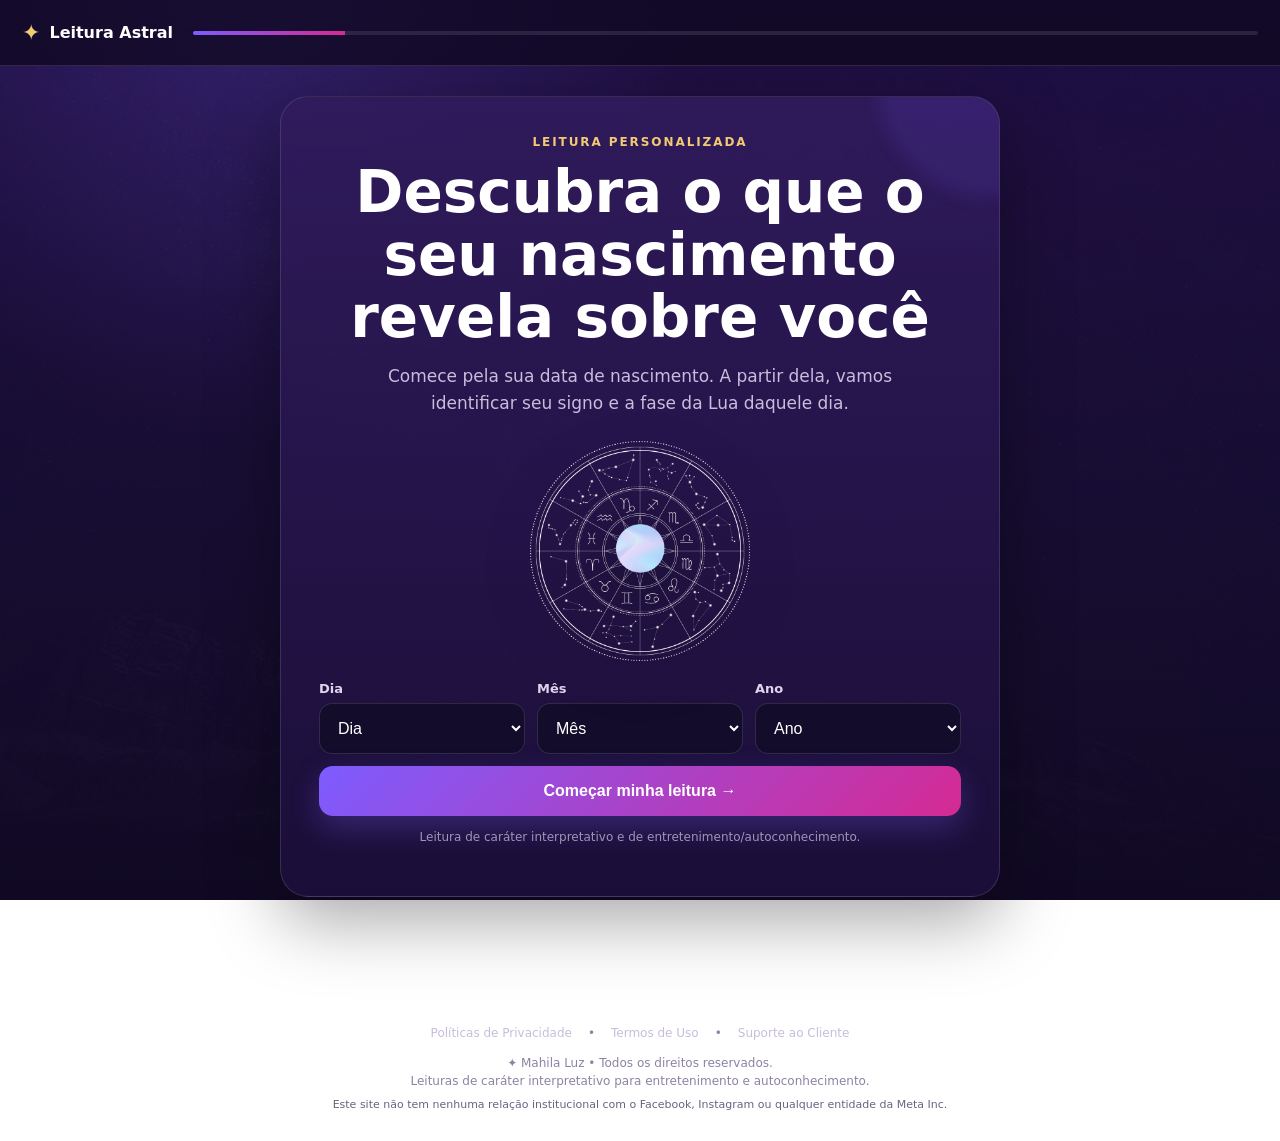
==== index.html @ e905a963 "Funil completo Mahila Luz pronto para Vercel" ====
<!doctype html>
<html lang="pt-BR">
<head>
  <meta charset="utf-8">
  <meta name="viewport" content="width=device-width,initial-scale=1,viewport-fit=cover">
  <meta name="theme-color" content="#1b1038">
  <meta name="robots" content="noindex, nofollow, noarchive, nosnippet">
  <title>Leitura Astral Personalizada • Mahila Luz</title>
  <meta name="description" content="Descubra aspectos simbólicos do seu signo e da fase lunar do seu nascimento em uma leitura guiada exclusiva.">
  
  <!-- Favicon Cósmico -->
  <link rel="icon" href="data:image/svg+xml,<svg xmlns=%22http://www.w3.org/2000/svg%22 viewBox=%220 0 100 100%22><text y=%22.9em%22 font-size=%2290%22>✦</text></svg>">
  
  <!-- Open Graph / WhatsApp Preview -->
  <meta property="og:type" content="website">
  <meta property="og:title" content="Leitura Astral Personalizada • Mahila Luz">
  <meta property="og:description" content="Descubra o que o dia e a Lua do seu nascimento revelam sobre seu caminho de vida e relacionamentos.">
  <meta property="og:image" content="assets/img/mahila.png">

  <link rel="preload" href="assets/img/dark-bg-wide.78a4760b.jpg" as="image">
  <link rel="stylesheet" href="style.css">
</head>
<body>
  <!-- ==========================================================================
       💰 CONFIGURAÇÃO DE CHECKOUT (ALTERE AQUI O SEU LINK DA PLATAFORMA):
       Cole abaixo o seu link de checkout da Kirvano / Kiwify / Hotmart:
       ========================================================================== -->
  <input type="hidden" id="checkoutUrlConfig" value="https://pay.kirvano.com/SEU-LINK-AQUI">
  <input type="hidden" name="payment_gateway_url" value="https://pay.kirvano.com/SEU-LINK-AQUI">

  <main class="app-shell">
    <header class="topbar">
      <div class="brand"><span class="brand-mark">✦</span><span>Leitura Astral</span></div>
      <div class="top-progress"><span id="progressBar"></span></div>
    </header>

    <section class="step active" data-step="0">
      <div class="card hero-card">
        <div class="eyebrow">LEITURA PERSONALIZADA</div>
        <h1>Descubra o que o seu nascimento revela sobre você</h1>
        <p class="lead">Comece pela sua data de nascimento. A partir dela, vamos identificar seu signo e a fase da Lua daquele dia.</p>
        <div class="mandala-wrap"><img src="assets/img/mandala.png" class="mandala" alt="Mandala astrológica"></div>
        <form id="birthForm" class="form-grid">
          <label>Dia<select id="birthDay" required></select></label>
          <label>Mês<select id="birthMonth" required></select></label>
          <label>Ano<select id="birthYear" required></select></label>
          <button class="primary full" type="submit">Começar minha leitura →</button>
        </form>
        <p class="micro">Leitura de caráter interpretativo e de entretenimento/autoconhecimento.</p>
      </div>
    </section>

    <section class="step" data-step="1">
      <div class="card centered">
        <div class="eyebrow">PRIMEIRA DESCOBERTA</div>
        <img id="signImage" class="sign-image" alt="Seu signo">
        <h2>Sua energia solar está ligada a <strong id="signName"></strong></h2>
        <p id="signIntro" class="lead"></p>
        <div class="audio-card">
          <div class="audio-avatar"><img src="assets/img/mahila.png" alt="Leitura em áudio"></div>
          <div class="audio-copy"><strong>Ouça sua leitura do signo</strong><span>O próximo passo abre somente ao final</span></div>
          <div class="locked-player" data-audio-id="signAudio"></div>
          <audio id="signAudio" preload="metadata"></audio>
        </div>
        <p class="unlock-note" id="signUnlock">Dê play e ouça até o final para continuar.</p>
      </div>
    </section>

    <section class="step" data-step="2">
      <div class="card centered">
        <div class="eyebrow">SEGUNDA DESCOBERTA</div>
        <div class="moon-symbol" id="moonSymbol">☾</div>
        <h2>Você nasceu durante a <strong id="moonName"></strong></h2>
        <p class="lead">Na astrologia, a Lua é usada como símbolo do mundo emocional, hábitos e respostas instintivas.</p>
        <div class="audio-card">
          <div class="audio-avatar moon">☾</div>
          <div class="audio-copy"><strong>Sua leitura lunar</strong><span id="moonAudioLabel"></span></div>
          <div class="locked-player" data-audio-id="moonAudio"></div>
          <audio id="moonAudio" preload="metadata"></audio>
        </div>
        <p class="unlock-note" id="moonUnlock">Ouça até o final. A próxima parte abrirá automaticamente.</p>
      </div>
    </section>

    <section class="step" data-step="3">
      <div class="card">
        <div class="eyebrow">AJUSTANDO SUA LEITURA</div>
        <h2>Agora preciso de alguns detalhes</h2>
        <p class="lead">A cidade e o horário são necessários para que, depois do pagamento, o sistema possa montar um mapa astral completo com ascendente e casas.</p>
        <form id="profileForm" class="stack-form">
          <label>Seu primeiro nome<input id="firstName" type="text" autocomplete="given-name" placeholder="Ex.: Ana" required maxlength="40"></label>
          <fieldset>
            <legend>Você sabe o horário em que nasceu?</legend>
            <div class="choice-row"><button type="button" class="choice" data-time-known="yes">Sim</button><button type="button" class="choice" data-time-known="no">Não lembro</button></div>
          </fieldset>
          <label id="birthTimeWrap" class="hidden">Horário de nascimento<input id="birthTime" type="time"></label>
          <div class="location-grid">
            <label>Cidade onde nasceu<input id="birthCity" type="text" autocomplete="address-level2" placeholder="Ex.: Rio de Janeiro" required maxlength="80"></label>
            <label>Estado/UF<input id="birthState" type="text" autocomplete="address-level1" placeholder="Ex.: RJ" required maxlength="40"></label>
          </div>
          <label>País de nascimento<input id="birthCountry" type="text" autocomplete="country-name" value="Brasil" required maxlength="60"></label>
          <fieldset>
            <legend>Selecione a opção usada no áudio</legend>
            <div class="choice-row"><button type="button" class="choice" data-gender="f">Feminino</button><button type="button" class="choice" data-gender="m">Masculino</button></div>
          </fieldset>
          <button class="primary" type="submit">Gerar próxima parte →</button>
        </form>
      </div>
    </section>

    <section class="step" data-step="4">
      <div class="card centered">
        <div class="eyebrow">LEITURA PESSOAL</div>
        <h2><span id="nameGreeting"></span>, esta parte foi escolhida para o seu perfil</h2>
        <p class="lead">Ouça até o final. O próximo passo será aberto automaticamente.</p>
        <div class="audio-card">
          <div class="audio-avatar"><img src="assets/img/mahila.png" alt="Leitura em áudio"></div>
          <div class="audio-copy"><strong>Terceira parte da leitura</strong><span>Áudio personalizado por perfil</span></div>
          <div class="locked-player" data-audio-id="genderAudio"></div>
          <audio id="genderAudio" preload="metadata"></audio>
        </div>
        <p class="unlock-note" id="genderUnlock">O áudio não pode ser adiantado.</p>
      </div>
    </section>

    <section class="step" data-step="5">
      <div class="card">
        <div class="eyebrow">SEU RESUMO ESTÁ PRONTO</div>
        <h2>Onde você quer receber os dados da sua leitura?</h2>
        <p class="lead">Seus dados ficam salvos neste navegador durante o preenchimento. Depois da compra, a página do mapa cria uma URL própria que pode ser salva e aberta em outro dispositivo.</p>
        <form id="emailForm" class="stack-form">
          <label>E-mail<input id="email" type="email" autocomplete="email" placeholder="voce@email.com" required></label>
          <label class="consent"><input id="consent" type="checkbox" required><span>Concordo em continuar e receber informações relacionadas à leitura.</span></label>
          <button class="primary" type="submit">Abrir meu resultado →</button>
        </form>
      </div>
    </section>

    <section class="step" data-step="6">
      <div class="card offer-card centered">
        <div class="eyebrow">RESULTADO + PRÓXIMO PASSO</div>
        <div class="result-strip">
          <div><span>Signo</span><strong id="resultSign"></strong></div>
          <div><span>Lua</span><strong id="resultMoon"></strong></div>
          <div><span>Nascimento</span><strong id="resultBirth"></strong></div>
        </div>
        <h2><span id="finalName"></span>, agora ouça a análise final</h2>
        <p class="lead">O checkout só será liberado quando este áudio terminar.</p>

        <div class="final-audio-wrap">
          <img id="offerVisual" src="assets/img/mapa-astral.png" alt="Mapa Astral">
          <div class="locked-player final-player" data-audio-id="finalAudio"></div>
          <audio id="finalAudio" preload="metadata" src="assets/audio/p4.mp3"></audio>
        </div>

        <div id="offerBox" class="offer-box hidden">
          <span class="offer-kicker">✦ OFERTA ESPECIAL LIBERADA</span>
          <h3 style="font-size:clamp(22px,5vw,28px);margin:8px 0 14px">Seu Mapa Astral Completo + 4 Bônus Exclusivos</h3>
          <p style="color:#d8cee8;font-size:15px;line-height:1.6;margin-bottom:20px">
            Após a confirmação do pagamento, seu mapa individual será gerado imediatamente na tela com todas as interpretações de Sol, Lua, Ascendente, Casas e Rituais.
          </p>

          <!-- O que está incluso (Checklist de valor) -->
          <div style="text-align:left;background:rgba(0,0,0,.28);border:1px solid rgba(255,255,255,.1);border-radius:18px;padding:20px;margin-bottom:22px">
            <div style="font-size:12px;font-weight:900;letter-spacing:.1em;color:var(--gold);margin-bottom:12px">O QUE VOCÊ VAI RECEBER:</div>
            <ul style="list-style:none;padding:0;margin:0;display:flex;flex-direction:column;gap:10px;font-size:14px;color:#f0ecfc">
              <li style="display:flex;gap:10px;align-items:center"><span style="color:#10b981;font-weight:bold">✓</span> <strong>Mapa Astral Completo Personalizado</strong> (Sol, Lua, Ascendente e Casas)</li>
              <li style="display:flex;gap:10px;align-items:center"><span style="color:#10b981;font-weight:bold">✓</span> <strong>Bônus 1:</strong> Guia de Desbloqueio e Cura da sua Sombra Cósmica</li>
              <li style="display:flex;gap:10px;align-items:center"><span style="color:#10b981;font-weight:bold">✓</span> <strong>Bônus 2:</strong> Ritual Pessoal de Harmonização (Cristal Guia & Aroma Sagrado)</li>
              <li style="display:flex;gap:10px;align-items:center"><span style="color:#10b981;font-weight:bold">✓</span> <strong>Bônus 3:</strong> Sua Afirmação Diária de Poder & Prosperidade</li>
              <li style="display:flex;gap:10px;align-items:center"><span style="color:#10b981;font-weight:bold">✓</span> <strong>Bônus 4:</strong> Download em PDF para imprimir ou salvar quando quiser</li>
            </ul>
          </div>

          <!-- Preço Ancorado -->
          <div style="margin-bottom:20px">
            <div style="text-decoration:line-through;color:#9f95b6;font-size:15px">De R$ 497,00 por apenas:</div>
            <div style="font-size:clamp(36px,7vw,48px);font-weight:900;color:#fff;line-height:1.1;margin:6px 0">
              <span style="font-size:22px;color:var(--gold)">R$</span> 37,00
            </div>
            <div style="font-size:13px;color:var(--gold);font-weight:700">ou em até 4x no cartão • Acesso Imediato & Vitalício</div>
          </div>

          <button id="checkoutButton" class="checkout-btn" style="font-size:18px;padding:18px 24px">
            QUERO MEU MAPA ASTRAL COMPLETO AGORA →
          </button>
          
          <div class="security" style="margin-top:14px">
            🔒 Pagamento 100% Seguro via Kirvano • Acesso Imediato • Criptografia SSL
          </div>

          <!-- Selo de Garantia -->
          <div style="display:flex;gap:14px;align-items:center;background:rgba(255,255,255,.04);border:1px solid var(--line);border-radius:16px;padding:16px;margin-top:24px;text-align:left">
            <div style="font-size:36px;line-height:1">🛡️</div>
            <div>
              <strong style="color:var(--gold);font-size:14px;display:block">Garantia Incondicional de 7 Dias</strong>
              <span style="font-size:12px;color:var(--muted);line-height:1.4">Se por qualquer motivo você não se identificar profundamente com a sua leitura, basta enviar um e-mail para receber 100% do seu dinheiro de volta. Risco zero para você.</span>
            </div>
          </div>

          <!-- Prova Social / Depoimentos reais de WhatsApp -->
          <div style="margin-top:32px;text-align:left">
            <div class="eyebrow" style="text-align:center;margin-bottom:16px">QUEM JÁ RECEBEU O MAPA:</div>
            <div style="display:flex;flex-direction:column;gap:12px">
              <div style="background:rgba(8,4,22,.65);border:1px solid var(--line);border-radius:16px;padding:14px 16px">
                <div style="display:flex;justify-content:space-between;margin-bottom:6px">
                  <strong style="color:#fff;font-size:14px">Camila S. • São Paulo</strong>
                  <span style="color:#f2ca73;font-size:12px">★★★★★</span>
                </div>
                <p style="font-size:13px;color:#c7bddc;margin:0;line-height:1.45">"Gente, eu chorei lendo meu mapa. A parte da Lua descreveu exatamente os bloqueios que eu tive nos meus últimos relacionamentos. Valeu cada centavo!"</p>
              </div>

              <div style="background:rgba(8,4,22,.65);border:1px solid var(--line);border-radius:16px;padding:14px 16px">
                <div style="display:flex;justify-content:space-between;margin-bottom:6px">
                  <strong style="color:#fff;font-size:14px">Rodrigo M. • Rio de Janeiro</strong>
                  <span style="color:#f2ca73;font-size:12px">★★★★★</span>
                </div>
                <p style="font-size:13px;color:#c7bddc;margin:0;line-height:1.45">"Eu sempre fui cético com horóscopo de jornal, mas esse mapa é outro nível. O detalhamento do ascendente e da carreira clareou decisões que eu precisava tomar faz tempo."</p>
              </div>

              <div style="background:rgba(8,4,22,.65);border:1px solid var(--line);border-radius:16px;padding:14px 16px">
                <div style="display:flex;justify-content:space-between;margin-bottom:6px">
                  <strong style="color:#fff;font-size:14px">Juliana F. • Belo Horizonte</strong>
                  <span style="color:#f2ca73;font-size:12px">★★★★★</span>
                </div>
                <p style="font-size:13px;color:#c7bddc;margin:0;line-height:1.45">"O ritual com o cristal guia virou minha rotina matinal. Parece que a mente fica mais leve e focada. Recomendo de olhos fechados."</p>
              </div>
            </div>
          </div>

          <!-- FAQ Perguntas Frequentes -->
          <div style="margin-top:32px;text-align:left">
            <div class="eyebrow" style="text-align:center;margin-bottom:14px">DÚVIDAS FREQUENTES</div>
            <div style="display:flex;flex-direction:column;gap:10px">
              <details style="background:rgba(255,255,255,.04);border:1px solid var(--line);border-radius:12px;padding:12px 14px">
                <summary style="font-weight:700;font-size:13px;color:#fff;cursor:pointer">Como recebo o acesso ao meu Mapa Astral?</summary>
                <p style="font-size:12px;color:#c7bddc;margin:8px 0 0;line-height:1.4">O acesso é imediato! Assim que o pagamento for confirmado na Kirvano, seu mapa completo é montado e aberto nesta mesma tela, além de receber uma URL segura para salvar e consultar quando quiser.</p>
              </details>
              <details style="background:rgba(255,255,255,.04);border:1px solid var(--line);border-radius:12px;padding:12px 14px">
                <summary style="font-weight:700;font-size:13px;color:#fff;cursor:pointer">E se eu não souber a hora exata do nascimento?</summary>
                <p style="font-size:12px;color:#c7bddc;margin:8px 0 0;line-height:1.4">Não tem problema! Nosso sistema calcula o mapa pelo método tradicional do Amanhecer Solar, ancorando os arquétipos na jornada do seu Sol com altíssima precisão interpretativa.</p>
              </details>
              <details style="background:rgba(255,255,255,.04);border:1px solid var(--line);border-radius:12px;padding:12px 14px">
                <summary style="font-weight:700;font-size:13px;color:#fff;cursor:pointer">Posso imprimir ou salvar em PDF?</summary>
                <p style="font-size:12px;color:#c7bddc;margin:8px 0 0;line-height:1.4">Sim! O relatório conta com um botão dedicado para "Salvar em PDF / Imprimir" com formatação limpa e diagramação especial para folhas A4.</p>
              </details>
            </div>
          </div>

          <!-- Segundo Botão de Compra -->
          <div style="margin-top:28px">
            <button class="checkout-btn" onclick="document.getElementById('checkoutButton').click()" style="width:100%">
              GARANTIR MEU MAPA COM DESCONTO →
            </button>
          </div>

        </div>
        <p id="offerHint" class="unlock-note">Ouça até o final para liberar o checkout.</p>
      </div>
    </section>
  </main>

  <!-- Rodapé Institucional e Legal -->
  <footer style="text-align:center;padding:40px 18px 30px;border-top:1px solid var(--line);margin-top:40px;color:#8d82a4;font-size:12px">
    <div style="display:flex;gap:16px;justify-content:center;margin-bottom:14px;flex-wrap:wrap">
      <a href="#" onclick="openLegalModal('privacidade');return false;" style="color:#c7bddc;text-decoration:none">Políticas de Privacidade</a>
      <span>•</span>
      <a href="#" onclick="openLegalModal('termos');return false;" style="color:#c7bddc;text-decoration:none">Termos de Uso</a>
      <span>•</span>
      <a href="mailto:contato@mahilaluz.com" style="color:#c7bddc;text-decoration:none">Suporte ao Cliente</a>
    </div>
    <p style="margin:0 0 8px;line-height:1.5">✦ Mahila Luz • Todos os direitos reservados.<br>Leituras de caráter interpretativo para entretenimento e autoconhecimento.</p>
    <p style="font-size:11px;color:#6b6280;margin:0">Este site não tem nenhuma relação institucional com o Facebook, Instagram ou qualquer entidade da Meta Inc.</p>
  </footer>

  <!-- Modal Legal (Termos e Privacidade) -->
  <div id="legalModal" style="display:none;position:fixed;inset:0;background:rgba(0,0,0,.85);z-index:99999;align-items:center;justify-content:center;padding:20px;backdrop-filter:blur(8px)">
    <div style="background:#1b1038;border:1px solid var(--line);border-radius:24px;max-width:600px;width:100%;max-height:80vh;overflow-y:auto;padding:32px;text-align:left;position:relative;color:#ddd">
      <button onclick="closeLegalModal()" style="position:absolute;top:16px;right:16px;background:none;border:0;color:#fff;font-size:24px;cursor:pointer">&times;</button>
      <h3 id="legalModalTitle" style="color:var(--gold);margin-top:0"></h3>
      <div id="legalModalBody" style="font-size:13px;line-height:1.6;color:#c7bddc"></div>
    </div>
  </div>

  <div id="toast" class="toast" role="status" aria-live="polite"></div>
  <script src="script.js"></script>
</body>
</html>
---- style.css ----
:root{--bg:#130b28;--bg2:#24124d;--card:rgba(31,18,63,.92);--line:rgba(255,255,255,.12);--text:#fff;--muted:#c7bddc;--purple:#7d5cff;--pink:#d52a93;--gold:#f2ca73;--green:#6f9f1b;--shadow:0 24px 70px rgba(0,0,0,.34)}
*{box-sizing:border-box}html{scroll-behavior:smooth}body{margin:0;min-height:100vh;font-family:Inter,ui-sans-serif,system-ui,-apple-system,BlinkMacSystemFont,"Segoe UI",sans-serif;color:var(--text);background:radial-gradient(circle at 20% 0%,rgba(125,92,255,.24),transparent 32%),linear-gradient(180deg,var(--bg2),var(--bg));background-attachment:fixed}
body:before{content:"";position:fixed;inset:0;background:url('assets/img/dark-bg-wide.78a4760b.jpg') center/cover;opacity:.12;pointer-events:none}.app-shell{min-height:100vh}.topbar{position:fixed;z-index:20;top:0;left:0;right:0;height:66px;padding:0 22px;display:flex;align-items:center;gap:20px;background:rgba(15,8,32,.76);backdrop-filter:blur(18px);border-bottom:1px solid var(--line)}.brand{display:flex;align-items:center;gap:9px;font-weight:800;white-space:nowrap}.brand-mark{color:var(--gold);font-size:22px}.top-progress{height:4px;background:rgba(255,255,255,.1);border-radius:99px;overflow:hidden;flex:1}.top-progress span{display:block;height:100%;width:7%;background:linear-gradient(90deg,var(--purple),var(--pink));transition:width .5s ease}
.step{display:none;min-height:100vh;padding:96px 18px 48px;align-items:center;justify-content:center}.step.active{display:flex;animation:fade .45s ease}.card{width:min(720px,100%);padding:38px;border:1px solid var(--line);border-radius:28px;background:linear-gradient(180deg,rgba(48,27,92,.93),rgba(27,15,57,.96));box-shadow:var(--shadow);position:relative;overflow:hidden}.card:after{content:"";position:absolute;width:220px;height:220px;border-radius:50%;background:rgba(125,92,255,.12);filter:blur(8px);right:-100px;top:-120px;pointer-events:none}.centered{text-align:center}.eyebrow{font-size:12px;letter-spacing:.16em;font-weight:900;color:var(--gold);margin-bottom:12px}h1,h2,h3{margin:0 0 14px;line-height:1.08}h1{font-size:clamp(34px,7vw,58px)}h2{font-size:clamp(28px,5vw,42px)}h3{font-size:24px}.lead{color:var(--muted);line-height:1.6;font-size:17px;margin:0 auto 24px;max-width:590px}.micro,.unlock-note{font-size:12px;color:#9f95b6;line-height:1.5}.unlock-note{margin:10px 0 0}.hero-card{text-align:center}.mandala-wrap{height:220px;display:flex;justify-content:center;align-items:center;margin:6px 0 20px}.mandala{max-width:220px;max-height:220px;filter:drop-shadow(0 16px 35px rgba(0,0,0,.45));animation:spin 38s linear infinite}
.form-grid{display:grid;grid-template-columns:repeat(3,1fr);gap:12px;text-align:left}.full{grid-column:1/-1}.stack-form{display:grid;gap:18px}label,legend{font-size:13px;font-weight:750;color:#ddd5ed}input,select{width:100%;margin-top:7px;border:1px solid var(--line);background:#140c2b;color:#fff;border-radius:13px;padding:15px 14px;font-size:16px;outline:none}input:focus,select:focus{border-color:#9d86ff;box-shadow:0 0 0 3px rgba(125,92,255,.16)}fieldset{border:0;padding:0;margin:0}.choice-row{display:grid;grid-template-columns:1fr 1fr;gap:10px;margin-top:9px}.choice{border:1px solid var(--line);border-radius:13px;padding:14px;background:#160d31;color:#fff;font-weight:800;cursor:pointer}.choice.selected{border-color:var(--gold);background:rgba(242,202,115,.12);color:var(--gold)}.hidden{display:none!important}
.primary,.checkout-btn{border:0;border-radius:14px;padding:16px 22px;font-size:16px;font-weight:900;color:white;cursor:pointer;transition:.2s transform,.2s opacity,.2s box-shadow;background:linear-gradient(135deg,var(--purple),var(--pink));box-shadow:0 12px 30px rgba(125,92,255,.28)}.primary:hover,.checkout-btn:hover{transform:translateY(-2px)}.primary:disabled{opacity:.38;cursor:not-allowed;transform:none;box-shadow:none}.sign-image{width:130px;height:130px;object-fit:contain;margin:8px auto 18px;display:block;filter:drop-shadow(0 12px 26px rgba(0,0,0,.35))}.moon-symbol{font-size:86px;line-height:1;color:var(--gold);text-shadow:0 0 30px rgba(242,202,115,.25);margin-bottom:12px}
.audio-card{display:grid;grid-template-columns:58px 1fr;gap:12px;text-align:left;align-items:center;padding:15px;border-radius:18px;background:rgba(8,4,20,.45);border:1px solid var(--line);margin:22px 0}.audio-avatar{width:58px;height:58px;border-radius:50%;overflow:hidden;background:linear-gradient(145deg,var(--purple),var(--pink));display:grid;place-items:center;font-size:31px}.audio-avatar img{width:100%;height:100%;object-fit:cover}.audio-copy{display:flex;flex-direction:column;gap:3px}.audio-copy span{font-size:12px;color:var(--muted)}audio{grid-column:1/-1;width:100%;height:42px}.consent{display:flex;gap:10px;align-items:flex-start;font-weight:500;line-height:1.4}.consent input{width:18px;margin:2px 0 0;flex:0 0 auto}.result-strip{display:grid;grid-template-columns:repeat(3,1fr);gap:8px;margin-bottom:28px}.result-strip div{padding:13px 8px;border:1px solid var(--line);border-radius:14px;background:rgba(255,255,255,.04)}.result-strip span{font-size:10px;text-transform:uppercase;letter-spacing:.08em;color:#a99dbe;display:block}.result-strip strong{font-size:13px;display:block;margin-top:5px}.final-audio-wrap{max-width:560px;margin:20px auto;padding:18px;border:1px solid var(--line);border-radius:22px;background:rgba(7,3,17,.4)}.final-audio-wrap img{display:block;width:min(360px,100%);height:260px;object-fit:contain;margin:0 auto 16px;transition:opacity .3s ease}.final-audio-wrap audio{width:100%}.offer-box{margin-top:24px;padding:24px;border-radius:22px;background:linear-gradient(180deg,rgba(111,159,27,.18),rgba(111,159,27,.08));border:1px solid rgba(159,210,66,.35)}.offer-kicker{display:block;color:#bde46e;font-weight:900;font-size:12px;letter-spacing:.12em;margin-bottom:8px}.checkout-btn{width:100%;margin-top:8px;background:linear-gradient(135deg,#7caf25,#5b8c11);font-size:18px}.security{font-size:11px;color:#adbea0;margin-top:10px}.toast{position:fixed;left:50%;bottom:24px;transform:translate(-50%,30px);opacity:0;background:#0d0820;color:white;padding:12px 16px;border-radius:12px;box-shadow:var(--shadow);transition:.25s;z-index:99;pointer-events:none}.toast.show{opacity:1;transform:translate(-50%,0)}code{color:#ddcfff}
@keyframes fade{from{opacity:0;transform:translateY(8px)}to{opacity:1;transform:none}}@keyframes spin{to{transform:rotate(360deg)}}
@media(max-width:620px){.topbar{height:58px;padding:0 14px}.brand{font-size:13px}.step{padding:78px 12px 30px}.card{padding:26px 18px;border-radius:22px}.form-grid{grid-template-columns:1fr 1fr}.form-grid label:last-of-type{grid-column:1/-1}.mandala-wrap{height:165px}.mandala{max-width:165px;max-height:165px}.result-strip{grid-template-columns:1fr}.final-audio-wrap img{height:205px}}

/* Player próprio travado -------------------------------------------------- */
audio{display:none!important}.locked-player{grid-column:1/-1;display:grid;grid-template-columns:64px 1fr;gap:14px;align-items:center;margin-top:6px;padding:11px 12px;border-radius:18px;background:#f4f4f6;color:#151515;box-shadow:inset 0 0 0 1px rgba(0,0,0,.06)}.lp-play{width:52px;height:52px;border:0;border-radius:50%;display:grid;place-items:center;background:#161616;color:white;font-size:19px;cursor:pointer}.lp-icon{line-height:1}.lp-main{min-width:0}.lp-time{display:flex;justify-content:space-between;gap:10px;font-size:13px;font-variant-numeric:tabular-nums;font-weight:800;margin-bottom:9px}.lp-track{height:7px;border-radius:99px;background:#c7c7ca;overflow:hidden;pointer-events:none}.lp-progress{display:block;height:100%;width:0;background:#252525;border-radius:99px;transition:width .15s linear}.locked-player:after{content:'Somente play e pausa';grid-column:1/-1;text-align:center;font-size:11px;color:#777;margin-top:-2px}.locked-player.playing .lp-play{transform:scale(.98)}.final-player{margin-top:8px}.location-grid{display:grid;grid-template-columns:1.4fr .6fr;gap:10px}
@media(max-width:620px){.locked-player{grid-template-columns:54px 1fr}.lp-play{width:46px;height:46px}.location-grid{grid-template-columns:1fr}}

.quick-nav{position:fixed;right:12px;bottom:12px;z-index:9999;display:flex;gap:5px;align-items:center;flex-wrap:wrap;max-width:330px;padding:8px 10px;border-radius:12px;background:rgba(20,12,42,.92);backdrop-filter:blur(8px);box-shadow:0 8px 30px rgba(0,0,0,.25)}.quick-nav strong{font-size:10px;letter-spacing:.08em;color:#fff;margin-right:3px}.quick-nav button{width:30px;height:30px;border:0;border-radius:8px;cursor:pointer;background:#fff;color:#241442;font-weight:700;padding:0}.quick-nav .reset-progress{background:#ffedf1;color:#9d1838}@media(max-width:520px){.quick-nav{right:7px;bottom:7px;max-width:260px}.quick-nav strong{display:none}}

/* ==========================================================================
   ESTILOS DO MAPA ASTRAL COMPLETO (mapa.html)
   ========================================================================== */
.map-view { padding-top: 84px; padding-bottom: 60px; }
.map-container { width: min(840px, 100%); margin: 0 auto; display: flex; flex-direction: column; gap: 28px; }
.map-topbar-actions { display: flex; gap: 10px; align-items: center; justify-content: flex-end; margin-left: auto; }
.btn-action { display: inline-flex; align-items: center; gap: 6px; padding: 8px 14px; border-radius: 12px; font-size: 13px; font-weight: 700; cursor: pointer; text-decoration: none; border: 1px solid var(--line); background: rgba(255,255,255,.08); color: #fff; transition: .2s all; }
.btn-action:hover { background: rgba(255,255,255,.16); transform: translateY(-1px); }
.btn-action.primary-action { background: linear-gradient(135deg, var(--purple), var(--pink)); border-color: transparent; }

.hero-profile-card { text-align: center; padding: 42px 32px; border-radius: 28px; background: linear-gradient(180deg, rgba(48,27,92,.95), rgba(22,12,48,.98)); border: 1px solid var(--line); box-shadow: var(--shadow); position: relative; overflow: hidden; }
.hero-profile-card::after { content: ""; position: absolute; width: 340px; height: 340px; border-radius: 50%; background: radial-gradient(circle, rgba(125,92,255,.2) 0%, transparent 70%); top: -120px; right: -120px; pointer-events: none; }
.profile-meta { display: flex; flex-wrap: wrap; justify-content: center; gap: 10px; margin: 18px 0 24px; }
.badge { display: inline-flex; align-items: center; gap: 6px; padding: 6px 14px; border-radius: 99px; font-size: 12px; font-weight: 800; letter-spacing: .04em; text-transform: uppercase; background: rgba(255,255,255,.07); border: 1px solid var(--line); color: var(--gold); }
.badge.element-fogo { background: rgba(255,87,34,.15); border-color: rgba(255,87,34,.4); color: #ff8a65; }
.badge.element-terra { background: rgba(76,175,80,.15); border-color: rgba(76,175,80,.4); color: #a5d6a7; }
.badge.element-ar { background: rgba(33,150,243,.15); border-color: rgba(33,150,243,.4); color: #90caf9; }
.badge.element-agua { background: rgba(156,39,176,.15); border-color: rgba(156,39,176,.4); color: #ce93d8; }

/* Mandala / Zodiac Wheel */
.wheel-container { position: relative; width: 280px; height: 280px; margin: 20px auto 28px; display: flex; align-items: center; justify-content: center; }
.wheel-svg { width: 100%; height: 100%; animation: spinSlow 90s linear infinite; }
.wheel-center-core { position: absolute; width: 90px; height: 90px; border-radius: 50%; background: radial-gradient(circle, rgba(242,202,115,.25) 0%, rgba(20,12,42,.95) 75%); border: 1px solid rgba(242,202,115,.4); display: flex; flex-direction: column; align-items: center; justify-content: center; box-shadow: 0 0 25px rgba(242,202,115,.2); }
.wheel-core-symbol { font-size: 28px; line-height: 1; color: var(--gold); }
.wheel-core-label { font-size: 9px; font-weight: 900; letter-spacing: .08em; text-transform: uppercase; color: #fff; margin-top: 4px; }

/* Grid de Planetas Pessoais */
.planets-summary-grid { display: grid; grid-template-columns: repeat(auto-fit, minmax(130px, 1fr)); gap: 10px; margin-top: 24px; text-align: left; }
.planet-tile { padding: 14px 12px; border-radius: 16px; background: rgba(255,255,255,.04); border: 1px solid var(--line); display: flex; flex-direction: column; gap: 4px; }
.planet-tile-header { display: flex; align-items: center; justify-content: space-between; font-size: 11px; text-transform: uppercase; letter-spacing: .08em; color: #a99dbe; }
.planet-tile-icon { font-size: 14px; color: var(--gold); }
.planet-tile strong { font-size: 15px; color: #fff; }
.planet-tile span.desc { font-size: 11px; color: var(--muted); line-height: 1.3; }

/* Elementos */
.elements-bar-card { padding: 22px 28px; border-radius: 20px; background: rgba(255,255,255,.03); border: 1px solid var(--line); }
.elements-grid { display: grid; grid-template-columns: repeat(4, 1fr); gap: 16px; margin-top: 14px; }
.elem-item { display: flex; flex-direction: column; gap: 6px; }
.elem-header { display: flex; justify-content: space-between; font-size: 12px; font-weight: 700; color: #ddd; }
.elem-bar { height: 6px; border-radius: 99px; background: rgba(255,255,255,.1); overflow: hidden; }
.elem-fill { height: 100%; border-radius: 99px; }
.elem-fogo .elem-fill { background: #ff7043; }
.elem-terra .elem-fill { background: #66bb6a; }
.elem-ar .elem-fill { background: #42a5f5; }
.elem-agua .elem-fill { background: #ab47bc; }

/* Capítulos de Interpretação */
.chapter-card { padding: 36px 32px; border-radius: 24px; background: linear-gradient(180deg, rgba(38,20,74,.85), rgba(20,11,43,.92)); border: 1px solid var(--line); box-shadow: var(--shadow); position: relative; }
.chapter-tag { display: inline-flex; align-items: center; gap: 6px; font-size: 11px; font-weight: 900; letter-spacing: .15em; text-transform: uppercase; color: var(--gold); margin-bottom: 8px; }
.chapter-title { font-size: clamp(22px, 3.5vw, 30px); margin-bottom: 16px; color: #fff; line-height: 1.25; }
.chapter-lead { font-size: 16px; color: var(--muted); line-height: 1.68; margin-bottom: 20px; }
.chapter-body { font-size: 15px; color: #e4dcf1; line-height: 1.75; }
.chapter-body p { margin: 0 0 16px; }
.astral-callout { margin: 24px 0; padding: 20px 22px; border-radius: 16px; background: rgba(125,92,255,.1); border-left: 4px solid var(--purple); color: #f0ecfc; font-size: 14px; line-height: 1.6; }
.astral-callout strong { color: var(--gold); display: block; margin-bottom: 4px; font-size: 15px; }
.astral-highlight { margin: 24px 0; padding: 22px; border-radius: 18px; background: linear-gradient(180deg, rgba(242,202,115,.08), rgba(242,202,115,.02)); border: 1px solid rgba(242,202,115,.25); }
.astral-highlight h4 { margin: 0 0 10px; color: var(--gold); font-size: 16px; }

/* Ritual Box */
.ritual-card { background: linear-gradient(180deg, rgba(53,29,102,.95), rgba(25,12,56,.98)); border: 1px solid rgba(242,202,115,.35); box-shadow: 0 20px 60px rgba(125,92,255,.18); }
.ritual-items-grid { display: grid; grid-template-columns: repeat(auto-fit, minmax(200px, 1fr)); gap: 14px; margin: 22px 0; }
.ritual-item { padding: 16px; border-radius: 16px; background: rgba(255,255,255,.05); border: 1px solid var(--line); }
.ritual-item-label { font-size: 11px; text-transform: uppercase; letter-spacing: .08em; color: var(--gold); font-weight: 800; margin-bottom: 6px; display: block; }
.ritual-item-value { font-size: 15px; font-weight: 700; color: #fff; margin-bottom: 4px; }
.ritual-item-desc { font-size: 12px; color: var(--muted); line-height: 1.4; }
.affirmation-box { text-align: center; margin-top: 24px; padding: 26px 20px; border-radius: 18px; background: rgba(0,0,0,.3); border: 1px dashed rgba(242,202,115,.4); }
.affirmation-text { font-size: 18px; font-style: italic; font-weight: 600; color: var(--gold); line-height: 1.5; margin: 8px 0 0; }

/* Footer do Mapa */
.map-footer { text-align: center; padding: 40px 20px 20px; color: #9f95b6; font-size: 13px; border-top: 1px solid var(--line); margin-top: 20px; }
.map-footer-brand { font-size: 16px; font-weight: 800; color: #fff; margin-bottom: 8px; }

/* Animações */
@keyframes spinSlow { from { transform: rotate(0deg); } to { transform: rotate(360deg); } }

/* Responsividade */
@media (max-width: 768px) {
  .map-view { padding-top: 74px; }
  .chapter-card { padding: 26px 20px; border-radius: 20px; }
  .elements-grid { grid-template-columns: repeat(2, 1fr); gap: 12px; }
  .planets-summary-grid { grid-template-columns: repeat(2, 1fr); }
  .wheel-container { width: 230px; height: 230px; }
}

/* Modo de Impressão / PDF */
@media print {
  body { background: #fff !important; color: #151515 !important; }
  body:before { display: none !important; }
  .topbar, .quick-nav, .toast, .map-topbar-actions, .map-footer-actions, .unlock-note, button, a.btn-action { display: none !important; }
  .map-view { padding: 0 !important; }
  .hero-profile-card, .chapter-card, .elements-bar-card, .ritual-card { background: #fff !important; color: #151515 !important; border: 1px solid #ddd !important; box-shadow: none !important; margin-bottom: 24px !important; page-break-inside: avoid; }
  .hero-profile-card::after { display: none !important; }
  h1, h2, h3, h4, .chapter-title { color: #111 !important; }
  .chapter-body, .chapter-lead, .lead { color: #333 !important; }
  .eyebrow, .chapter-tag, .badge, .ritual-item-label { color: #8a6508 !important; border-color: #8a6508 !important; }
  .badge { background: #fdfaf3 !important; }
  .planet-tile { background: #fbfbfb !important; border: 1px solid #eee !important; color: #151515 !important; }
  .planet-tile strong { color: #111 !important; }
  .astral-callout { background: #f7f5fc !important; border-left: 4px solid #7d5cff !important; color: #222 !important; }
  .astral-highlight { background: #fffbf0 !important; border: 1px solid #e0cf9b !important; color: #222 !important; }
  .ritual-item { background: #fdfdfd !important; border: 1px solid #eee !important; }
  .ritual-item-value { color: #111 !important; }
  .affirmation-box { background: #faf9f6 !important; border: 1px dashed #c4a754 !important; }
  .affirmation-text { color: #6d5006 !important; }
  .wheel-svg text { fill: #333 !important; }
  .wheel-svg path, .wheel-svg circle, .wheel-svg line { stroke: #555 !important; }
  .wheel-center-core { background: #fff !important; border-color: #c4a754 !important; }
  .wheel-core-symbol { color: #8a6508 !important; }
  .wheel-core-label { color: #333 !important; }
}

/* ==========================================================================
   ESTILOS DE UPSELL & DOWNSELL (upsell.html & downsell.html)
   ========================================================================== */
.upsell-alert-bar { background: linear-gradient(90deg, #1b8a43, #157335); color: #fff; text-align: center; padding: 12px 16px; font-size: 13px; font-weight: 800; letter-spacing: .04em; position: fixed; top: 0; left: 0; right: 0; z-index: 100; box-shadow: 0 4px 20px rgba(0,0,0,.3); display: flex; align-items: center; justify-content: center; gap: 8px; }
.upsell-shell { padding-top: 80px; min-height: 100vh; display: flex; align-items: center; justify-content: center; padding-bottom: 50px; }
.upsell-card { width: min(760px, 94%); padding: 42px 36px; border-radius: 28px; background: linear-gradient(180deg, rgba(46,24,88,.96), rgba(24,12,50,.98)); border: 1px solid rgba(242,202,115,.4); box-shadow: 0 30px 80px rgba(0,0,0,.5); text-align: center; position: relative; overflow: hidden; }
.upsell-card:before { content: ""; position: absolute; width: 300px; height: 300px; border-radius: 50%; background: radial-gradient(circle, rgba(213,42,147,.22) 0%, transparent 70%); top: -100px; right: -100px; pointer-events: none; }
.upsell-badge { display: inline-flex; align-items: center; gap: 6px; padding: 6px 16px; border-radius: 99px; font-size: 11px; font-weight: 900; letter-spacing: .12em; text-transform: uppercase; background: rgba(242,202,115,.15); border: 1px solid rgba(242,202,115,.5); color: var(--gold); margin-bottom: 16px; }
.timer-pill { display: inline-flex; align-items: center; gap: 8px; padding: 6px 14px; border-radius: 99px; background: rgba(255,255,255,.07); border: 1px solid var(--line); font-size: 13px; font-weight: 700; color: #ff8a65; margin-bottom: 20px; }
.timer-pill strong { font-variant-numeric: tabular-nums; }
.upsell-features { text-align: left; margin: 28px 0; display: flex; flex-direction: column; gap: 14px; }
.upsell-feature-item { display: flex; gap: 14px; align-items: flex-start; padding: 14px 16px; border-radius: 16px; background: rgba(255,255,255,.04); border: 1px solid var(--line); }
.feature-icon { font-size: 22px; line-height: 1; flex-shrink: 0; margin-top: 2px; }
.feature-text strong { display: block; font-size: 15px; color: #fff; margin-bottom: 3px; }
.feature-text span { font-size: 13px; color: var(--muted); line-height: 1.45; }
.price-box { margin: 26px 0; padding: 22px; border-radius: 20px; background: linear-gradient(180deg, rgba(242,202,115,.08), rgba(242,202,115,.02)); border: 1px solid rgba(242,202,115,.3); }
.price-was { font-size: 14px; color: #a99dbe; text-decoration: line-through; margin-bottom: 4px; }
.price-now { font-size: clamp(32px, 6vw, 48px); font-weight: 900; color: #fff; line-height: 1; margin: 4px 0; }
.price-now span.currency { font-size: 20px; color: var(--gold); }
.price-installments { font-size: 14px; color: var(--gold); font-weight: 700; }
.upsell-btn { width: 100%; padding: 20px 24px; font-size: 18px; font-weight: 900; border-radius: 16px; border: 0; background: linear-gradient(135deg, #10b981, #059669); color: #fff; cursor: pointer; text-decoration: none; display: inline-flex; align-items: center; justify-content: center; gap: 10px; box-shadow: 0 10px 30px rgba(16,185,129,.35); transition: .2s transform, .2s box-shadow; }
.upsell-btn:hover { transform: translateY(-2px); box-shadow: 0 14px 40px rgba(16,185,129,.45); }
.downsell-btn { background: linear-gradient(135deg, #f59e0b, #d97706); box-shadow: 0 10px 30px rgba(245,158,11,.35); }
.downsell-btn:hover { box-shadow: 0 14px 40px rgba(245,158,11,.45); }
.refuse-link { display: inline-block; margin-top: 18px; font-size: 13px; color: #a99dbe; text-decoration: underline; cursor: pointer; transition: .2s color; background: transparent; border: 0; }
.refuse-link:hover { color: #fff; }
.security-note { font-size: 12px; color: #8e82a6; margin-top: 14px; display: flex; align-items: center; justify-content: center; gap: 6px; }

@media (max-width: 620px) {
  .upsell-card { padding: 28px 18px; }
  .upsell-btn { font-size: 16px; padding: 18px; }
}
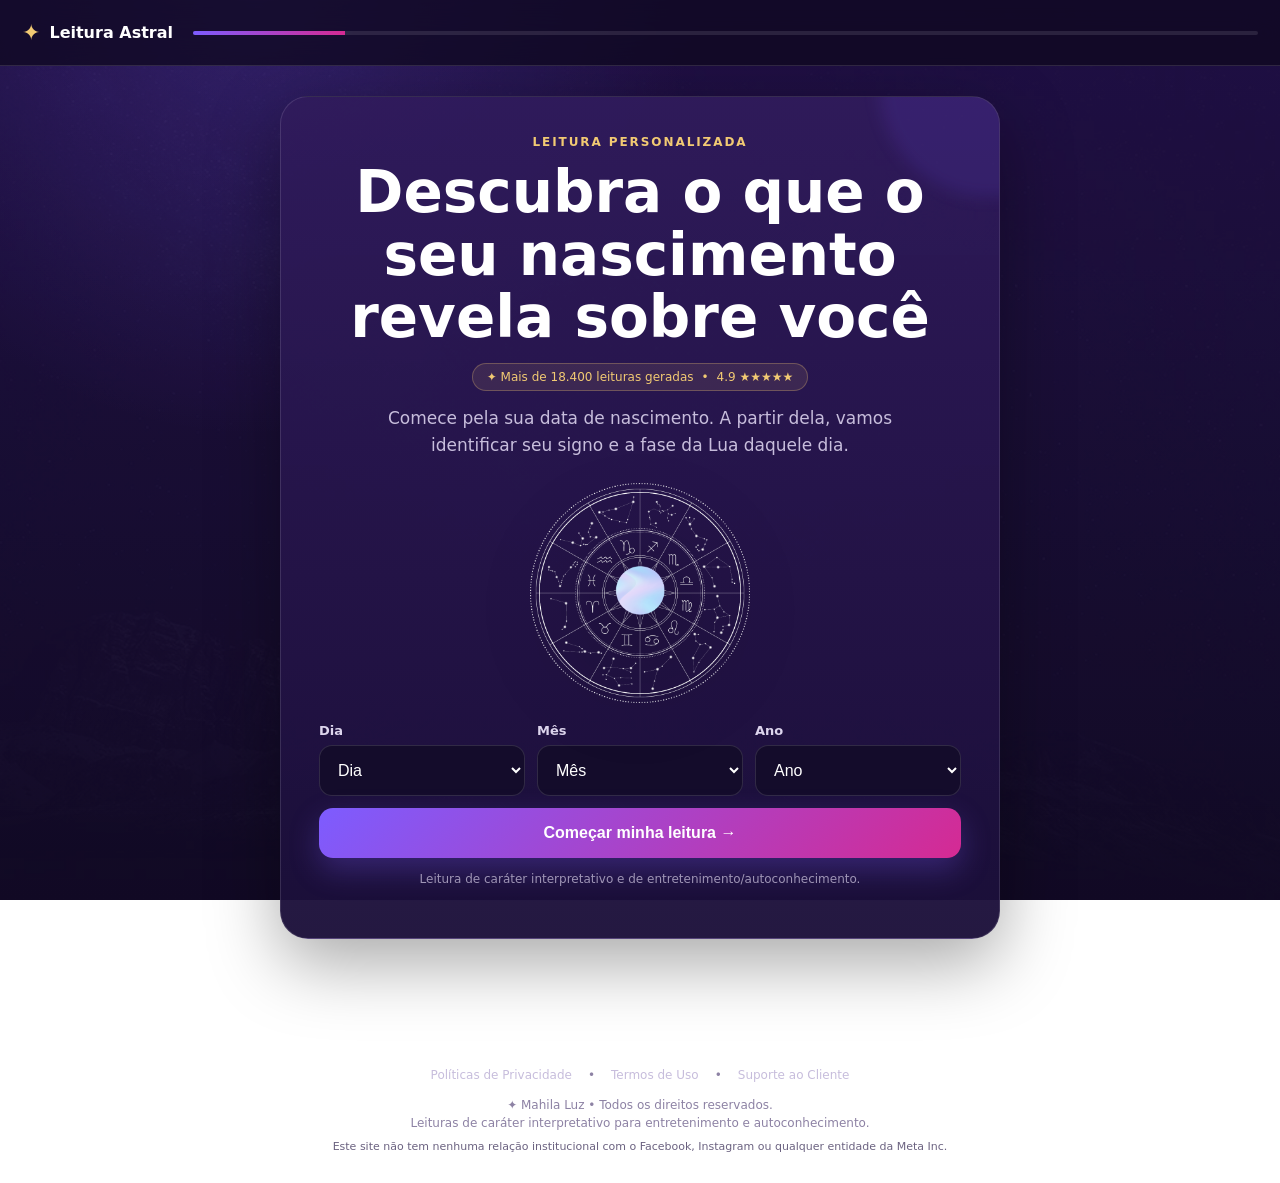
==== commit 2f24c582: "Implement 5 CRO conversion boosters: countdown, social proof toaster, glow buttons, authority badge " ====
--- a/index.html
+++ b/index.html
@@ -38,6 +38,11 @@
       <div class="card hero-card">
         <div class="eyebrow">LEITURA PERSONALIZADA</div>
         <h1>Descubra o que o seu nascimento revela sobre você</h1>
+        <div style="display:inline-flex;align-items:center;justify-content:center;gap:8px;background:rgba(242,202,115,.1);border:1px solid rgba(242,202,115,.28);border-radius:30px;padding:6px 14px;margin-bottom:14px;font-size:12px;color:var(--gold)">
+          <span>✦ Mais de 18.400 leituras geradas</span>
+          <span>•</span>
+          <span style="color:#f2ca73">4.9 ★★★★★</span>
+        </div>
         <p class="lead">Comece pela sua data de nascimento. A partir dela, vamos identificar seu signo e a fase da Lua daquele dia.</p>
         <div class="mandala-wrap"><img src="assets/img/mandala.png" class="mandala" alt="Mandala astrológica"></div>
         <form id="birthForm" class="form-grid">
@@ -126,12 +131,12 @@
     <section class="step" data-step="5">
       <div class="card">
         <div class="eyebrow">SEU RESUMO ESTÁ PRONTO</div>
-        <h2>Onde você quer receber os dados da sua leitura?</h2>
-        <p class="lead">Seus dados ficam salvos neste navegador durante o preenchimento. Depois da compra, a página do mapa cria uma URL própria que pode ser salva e aberta em outro dispositivo.</p>
+        <h2>Para qual e-mail devemos enviar o acesso e a cópia do seu Mapa Astral?</h2>
+        <p class="lead">Seu relatório personalizado e o link de acesso permanente serão associados com segurança a este endereço.</p>
         <form id="emailForm" class="stack-form">
-          <label>E-mail<input id="email" type="email" autocomplete="email" placeholder="voce@email.com" required></label>
-          <label class="consent"><input id="consent" type="checkbox" required><span>Concordo em continuar e receber informações relacionadas à leitura.</span></label>
-          <button class="primary" type="submit">Abrir meu resultado →</button>
+          <label>Seu Melhor E-mail<input id="email" type="email" autocomplete="email" placeholder="seu-email-principal@gmail.com" required></label>
+          <label class="consent"><input id="consent" type="checkbox" required><span>Concordo em continuar e receber o acesso ao meu mapa neste e-mail.</span></label>
+          <button class="primary" type="submit">Avançar para a Análise Final →</button>
         </form>
       </div>
     </section>
@@ -172,6 +177,13 @@
             </ul>
           </div>
 
+          <!-- Timer Regressivo de Escassez -->
+          <div style="background:rgba(239,68,68,.12);border:1px solid rgba(239,68,68,.35);border-radius:14px;padding:12px;margin-bottom:20px;display:flex;align-items:center;justify-content:center;gap:10px;color:#fca5a5;font-size:13px">
+            <span style="font-size:18px">⏳</span>
+            <span>Esta condição com 4 bônus encerra em:</span>
+            <strong id="offerCountdown" style="font-family:monospace;font-size:16px;color:#fff;background:rgba(0,0,0,.45);padding:4px 8px;border-radius:8px">14:59</strong>
+          </div>
+
           <!-- Preço Ancorado -->
           <div style="margin-bottom:20px">
             <div style="text-decoration:line-through;color:#9f95b6;font-size:15px">De R$ 497,00 por apenas:</div>
@@ -181,7 +193,7 @@
             <div style="font-size:13px;color:var(--gold);font-weight:700">ou em até 4x no cartão • Acesso Imediato & Vitalício</div>
           </div>
 
-          <button id="checkoutButton" class="checkout-btn" style="font-size:18px;padding:18px 24px">
+          <button id="checkoutButton" class="checkout-btn pulse-glow" style="font-size:18px;padding:18px 24px">
             QUERO MEU MAPA ASTRAL COMPLETO AGORA →
           </button>
           
@@ -249,7 +261,7 @@
 
           <!-- Segundo Botão de Compra -->
           <div style="margin-top:28px">
-            <button class="checkout-btn" onclick="document.getElementById('checkoutButton').click()" style="width:100%">
+            <button class="checkout-btn pulse-glow" onclick="document.getElementById('checkoutButton').click()" style="width:100%">
               GARANTIR MEU MAPA COM DESCONTO →
             </button>
           </div>
@@ -280,6 +292,13 @@
       <h3 id="legalModalTitle" style="color:var(--gold);margin-top:0"></h3>
       <div id="legalModalBody" style="font-size:13px;line-height:1.6;color:#c7bddc"></div>
     </div>
+  <!-- Notificação Flutuante de Prova Social em Tempo Real -->
+  <div id="socialProofToaster" style="position:fixed;bottom:20px;left:20px;z-index:9999;background:rgba(26,12,52,.96);border:1px solid rgba(242,202,115,.45);border-radius:18px;padding:12px 16px;display:flex;align-items:center;gap:12px;box-shadow:0 12px 35px rgba(0,0,0,.7);backdrop-filter:blur(10px);transform:translateY(160%);transition:transform .5s cubic-bezier(.16,1,.3,1);max-width:320px;pointer-events:none">
+    <div style="font-size:24px;line-height:1">✨</div>
+    <div style="text-align:left">
+      <strong id="spName" style="font-size:12px;color:#fff;display:block">Camila S. • São Paulo</strong>
+      <span id="spAction" style="font-size:11px;color:#f2ca73;line-height:1.2;display:block">Acabou de desbloquear o Mapa Astral (há 2 min)</span>
+    </div>
   </div>
 
   <div id="toast" class="toast" role="status" aria-live="polite"></div>
--- a/style.css
+++ b/style.css
@@ -158,3 +158,14 @@
   .upsell-btn { font-size: 16px; padding: 18px; }
 }
 
+/* Efeito Pulsar / Glow nos Botões de Alta Conversão */
+@keyframes pulseGlow {
+  0% { transform: scale(1); box-shadow: 0 10px 25px rgba(16,185,129,.35); }
+  50% { transform: scale(1.025); box-shadow: 0 14px 38px rgba(16,185,129,.65); }
+  100% { transform: scale(1); box-shadow: 0 10px 25px rgba(16,185,129,.35); }
+}
+.pulse-glow {
+  animation: pulseGlow 2.2s infinite ease-in-out !important;
+}
+
+
